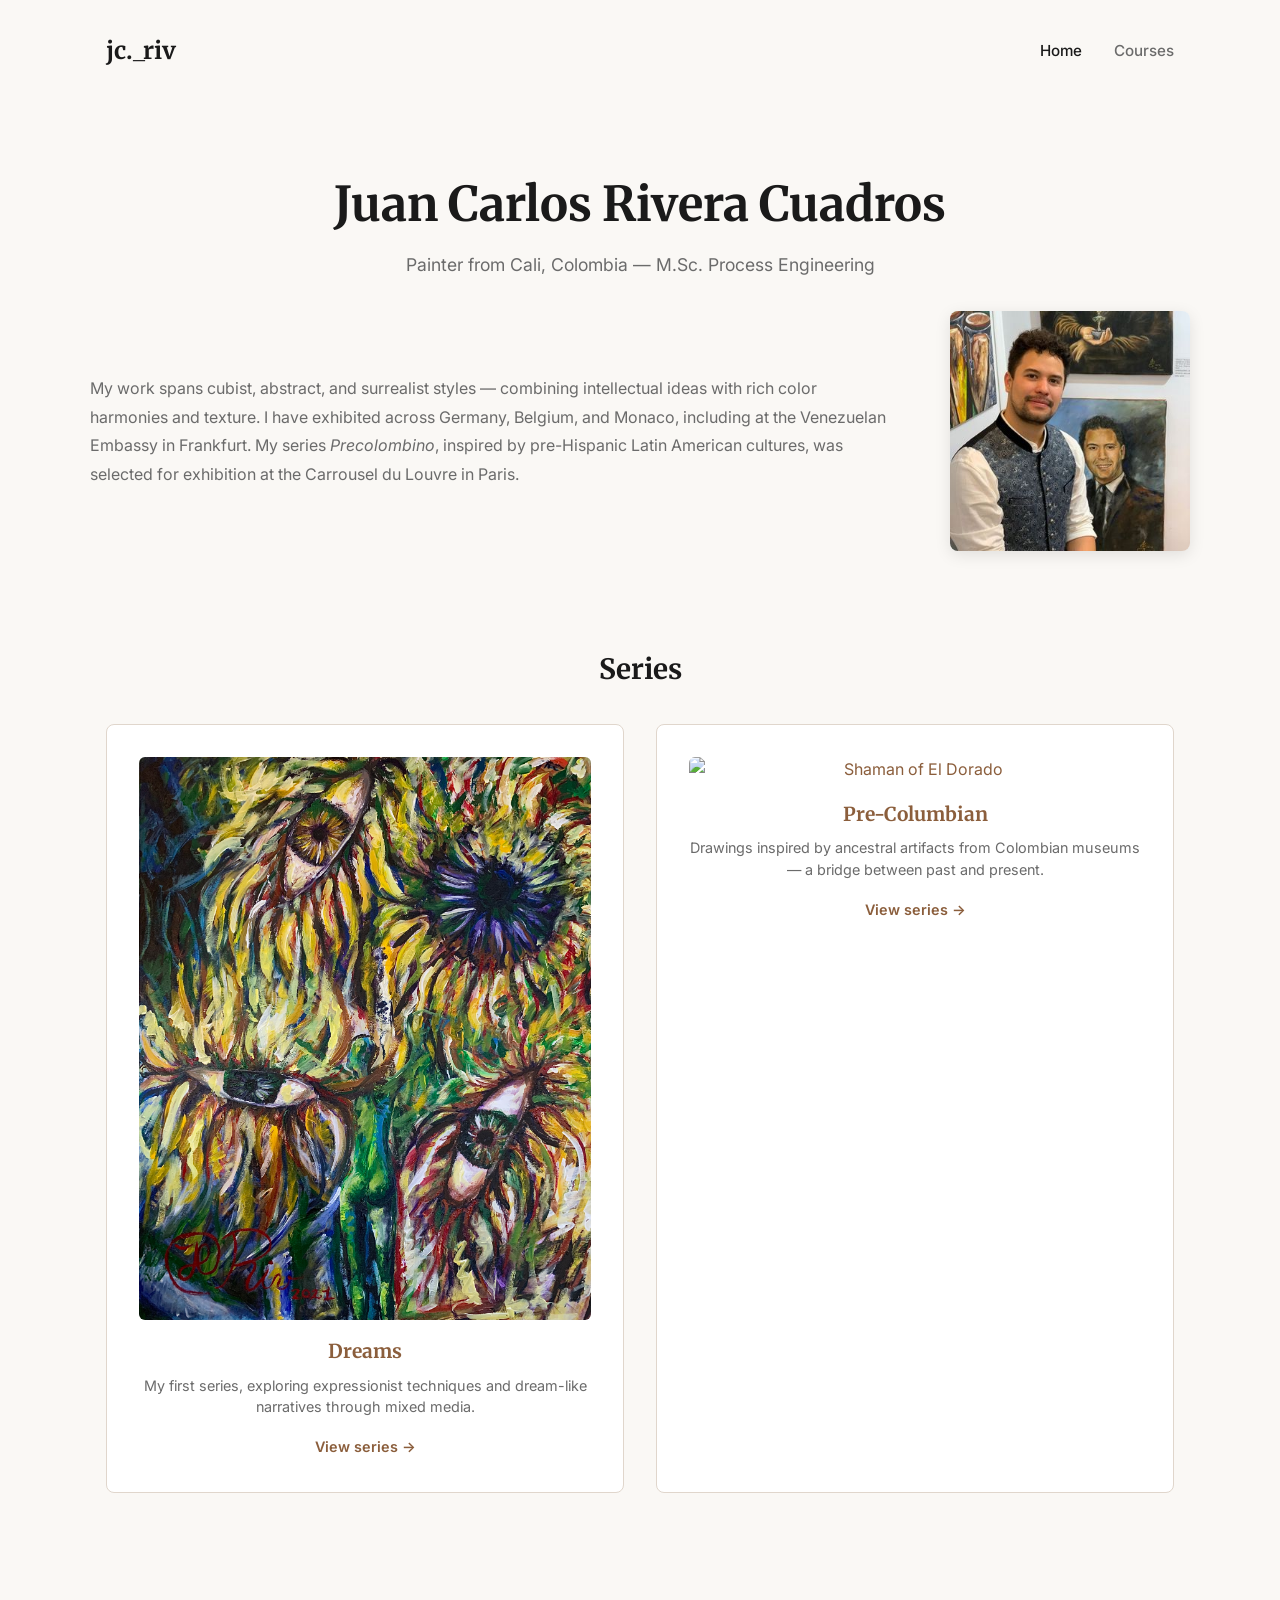
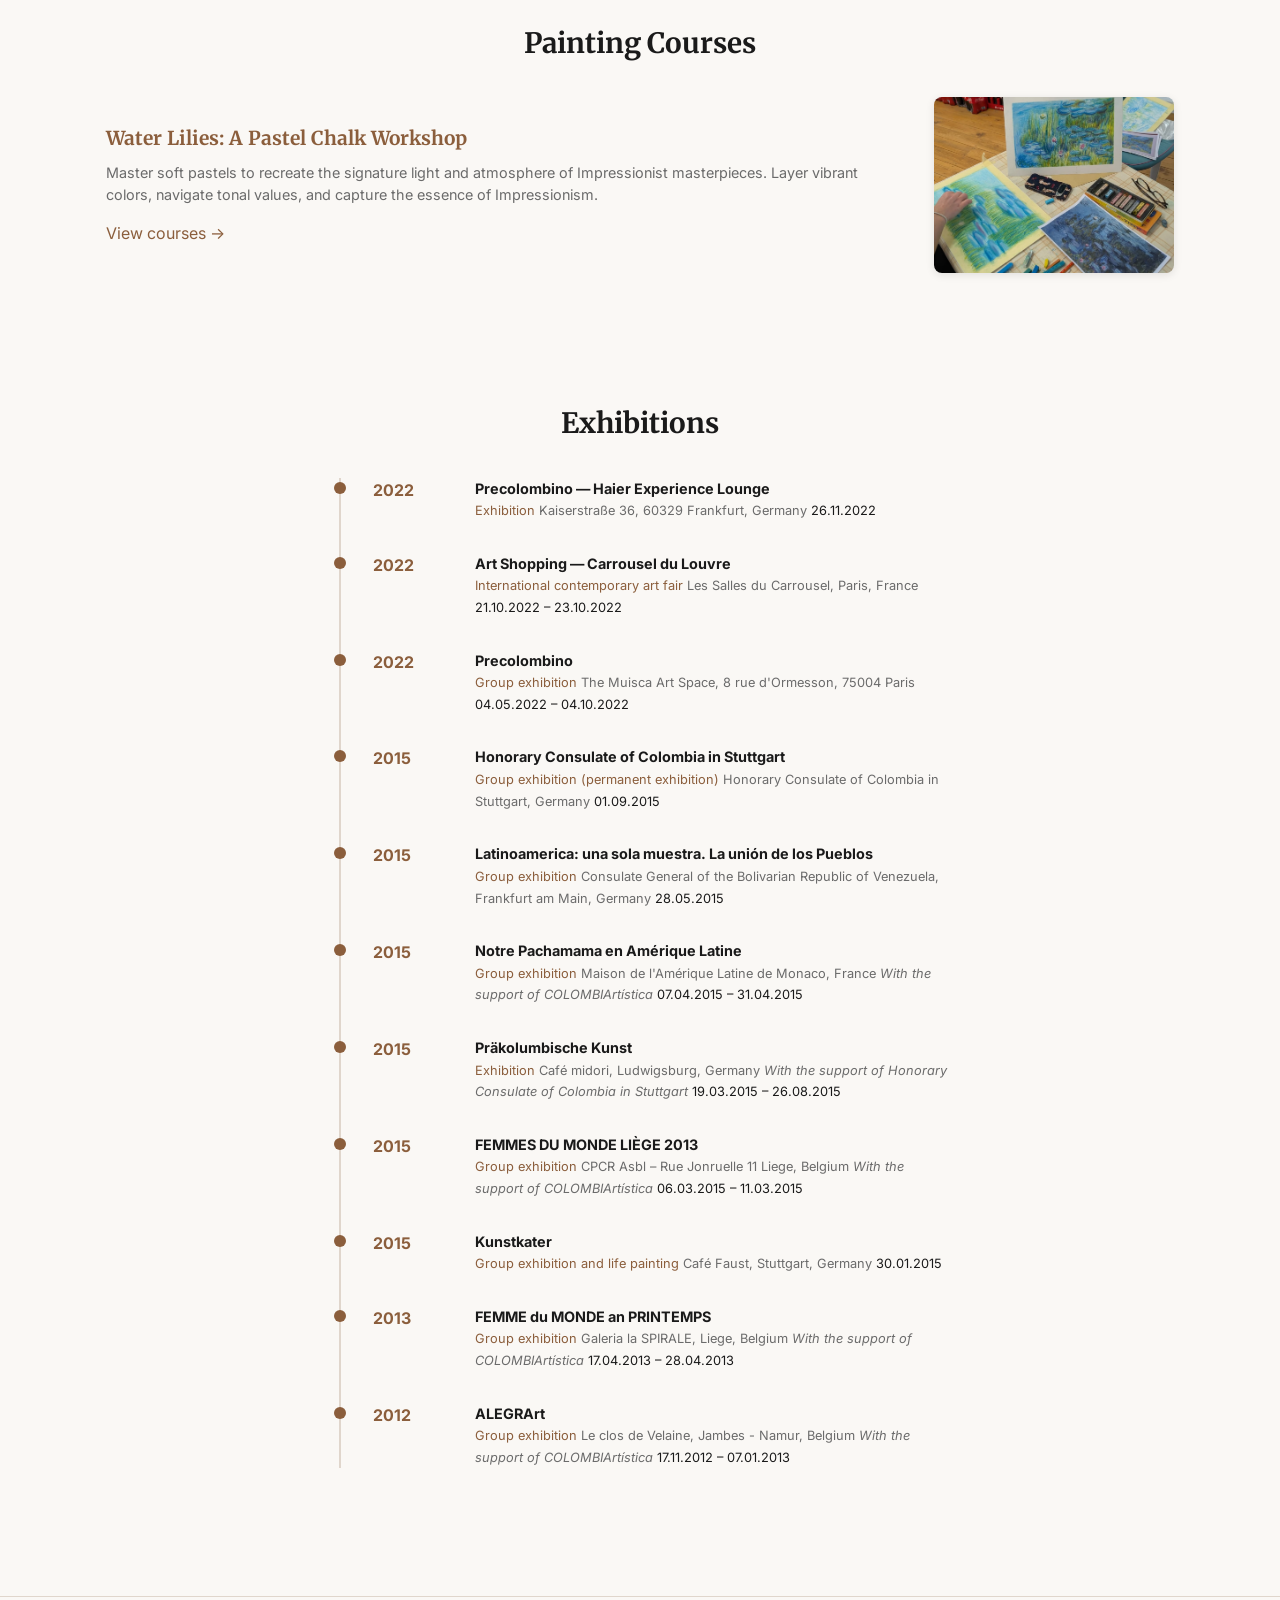
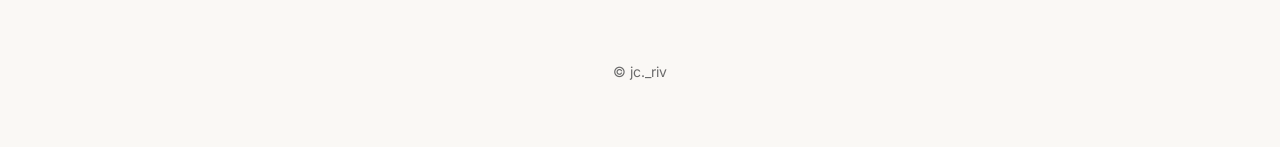
==== index.html @ 3bbb14f7 "fist full update" ====
<!DOCTYPE html>
<html lang="en">
<head>
  <title>jc._riv — Artist</title>
  <meta charset="UTF-8" />
  <meta name="viewport" content="width=device-width, initial-scale=1.0" />
  <link rel="preconnect" href="https://fonts.googleapis.com" />
  <link rel="preconnect" href="https://fonts.gstatic.com" crossorigin />
  <link href="https://fonts.googleapis.com/css2?family=Inter:wght@400;500;700&family=Merriweather:wght@400;700&display=swap" rel="stylesheet" />
  <link rel="stylesheet" href="styles.css" />
  <style>
    .hero {
      text-align: left;
      padding: var(--spacing-xl) var(--spacing-md) var(--spacing-lg);
    }

    .hero {
      text-align: center;
      padding: var(--spacing-xl) var(--spacing-md) var(--spacing-lg);
    }

    .hero h1 {
      font-family: var(--font-serif);
      font-size: 3rem;
      margin-bottom: var(--spacing-sm);
    }

    .hero .tagline {
      color: var(--color-muted);
      font-size: 1.1rem;
      margin-bottom: var(--spacing-lg);
    }

    .hero .hero-bottom {
      display: flex;
      gap: var(--spacing-xl);
      align-items: center;
      max-width: var(--max-width);
      margin: 0 auto;
      text-align: left;
    }

    .hero .hero-bottom .bio {
      flex: 1;
      line-height: 1.8;
      color: var(--color-muted);
    }

    .hero .hero-image {
      width: 240px;
      flex-shrink: 0;
    }

    .hero .hero-image img {
      width: 100%;
      border-radius: var(--border-radius);
      box-shadow: 0 4px 16px rgba(0, 0, 0, 0.1);
    }

    @media (max-width: 640px) {
      .hero h1 {
        font-size: 2rem;
      }

      .hero .hero-bottom {
        flex-direction: column;
        text-align: center;
      }

      .hero .hero-image {
        width: 180px;
      }
    }

    .section-title {
      font-family: var(--font-serif);
      font-size: 1.75rem;
      text-align: center;
      margin-bottom: var(--spacing-lg);
      padding-top: var(--spacing-xl);
    }

    /* ===== CV Timeline ===== */
    .timeline {
      max-width: 650px;
      margin: 0 auto;
      padding: 0 var(--spacing-md) var(--spacing-xl);
    }

    .timeline-item {
      display: flex;
      gap: var(--spacing-lg);
      padding-bottom: var(--spacing-lg);
      position: relative;
      border-left: 2px solid var(--color-border);
      padding-left: var(--spacing-lg);
      margin-left: var(--spacing-sm);
    }

    .timeline-item:last-child {
      padding-bottom: 0;
    }

    .timeline-item::before {
      content: '';
      width: 12px;
      height: 12px;
      background: var(--color-accent);
      border-radius: 50%;
      position: absolute;
      left: -7px;
      top: 4px;
    }

    .timeline-year {
      font-weight: 700;
      color: var(--color-accent);
      white-space: nowrap;
      min-width: 70px;
    }

    .timeline-desc strong {
      display: block;
      color: var(--color-text);
    }

    .timeline-desc {
      color: var(--color-muted);
      font-size: 0.9rem;
      line-height: 1.5;
    }

    .timeline-desc .type {
      font-size: 0.8rem;
      color: var(--color-accent);
      margin-top: 2px;
    }

    .timeline-desc .location {
      font-size: 0.8rem;
      margin-top: 2px;
    }

    .timeline-desc .support {
      font-size: 0.8rem;
      font-style: italic;
      margin-top: 2px;
    }

    .timeline-desc .date {
      font-size: 0.8rem;
      margin-top: 4px;
      color: var(--color-text);
    }

    /* ===== Portfolio Links ===== */
    .portfolio-links {
      display: grid;
      grid-template-columns: repeat(2, 1fr);
      gap: var(--spacing-lg);
      max-width: var(--max-width);
      margin: 0 auto;
      padding: 0 var(--spacing-md) var(--spacing-xl);
    }

    .portfolio-card {
      background: #fff;
      border: 1px solid var(--color-border);
      border-radius: var(--border-radius);
      padding: var(--spacing-lg);
      text-align: center;
      transition: box-shadow var(--transition), transform var(--transition);
    }

    .portfolio-card:hover {
      box-shadow: 0 4px 16px rgba(0, 0, 0, 0.08);
      transform: translateY(-4px);
    }

    .portfolio-card .card-img {
      width: 100%;
      border-radius: calc(var(--border-radius) - 2px);
      margin-bottom: var(--spacing-md);
    }

    .portfolio-card h3 {
      font-family: var(--font-serif);
      font-size: 1.2rem;
      margin-bottom: var(--spacing-sm);
    }

    .portfolio-card p {
      color: var(--color-muted);
      font-size: 0.9rem;
      line-height: 1.5;
      margin-bottom: var(--spacing-md);
    }

    .portfolio-card .card-link {
      font-weight: 600;
      font-size: 0.9rem;
    }

    /* ===== Courses Link ===== */
    .courses-link {
      display: flex;
      gap: var(--spacing-xl);
      align-items: center;
      max-width: var(--max-width);
      margin: 0 auto;
      padding: 0 var(--spacing-md) var(--spacing-xl);
    }

    .courses-link .courses-text {
      flex: 1;
    }

    .courses-link h3 {
      font-family: var(--font-serif);
      font-size: 1.2rem;
      margin-bottom: var(--spacing-sm);
    }

    .courses-link p {
      color: var(--color-muted);
      font-size: 0.9rem;
      line-height: 1.5;
      margin-bottom: var(--spacing-md);
    }

    .courses-link .courses-image {
      width: 240px;
      flex-shrink: 0;
    }

    .courses-link .courses-image img {
      width: 100%;
      border-radius: var(--border-radius);
      box-shadow: 0 2px 8px rgba(0, 0, 0, 0.1);
    }

    @media (max-width: 600px) {
      .courses-link {
        flex-direction: column;
      }

      .courses-link .courses-image {
        width: 100%;
        max-width: 300px;
      }
    }

    @media (max-width: 480px) {
      .hero h1 {
        font-size: 2rem;
      }
    }
  </style>
</head>
<body>

  <nav>
    <a href="index.html" class="logo">jc._riv</a>
    <ul>
      <li><a href="index.html" class="active">Home</a></li>
      <li><a href="courses/index.html">Courses</a></li>
    </ul>
  </nav>

  <main>

    <section class="hero">
      <h1>Juan Carlos Rivera Cuadros</h1>
      <p class="tagline">Painter from Cali, Colombia &mdash; M.Sc. Process Engineering</p>
      <div class="hero-bottom">
        <p class="bio">
          My work spans cubist, abstract, and surrealist styles — combining intellectual
          ideas with rich color harmonies and texture. I have exhibited across Germany,
          Belgium, and Monaco, including at the Venezuelan Embassy in Frankfurt. My
          series <em>Precolombino</em>, inspired by pre-Hispanic Latin American cultures,
          was selected for exhibition at the Carrousel du Louvre in Paris.
        </p>
        <div class="hero-image">
          <img src="assets/images/index/author_louvre.jpg" alt="Juan Carlos Rivera Cuadros" />
        </div>
      </div>
    </section>

    <h2 class="section-title">Series</h2>

    <section class="portfolio-links">
      <a href="series/dreams.html" class="portfolio-card">
        <img src="assets/images/dreams/four-eyes.jpg" alt="Four Eyes" class="card-img" />
        <h3>Dreams</h3>
        <p>My first series, exploring expressionist techniques and dream-like narratives through mixed media.</p>
        <span class="card-link">View series →</span>
      </a>
      <a href="series/pre-columbian.html" class="portfolio-card">
        <img src="assets/images/pre-columbian/shaman-of-el-dorado.jpg" alt="Shaman of El Dorado" class="card-img" />
        <h3>Pre-Columbian</h3>
        <p>Drawings inspired by ancestral artifacts from Colombian museums — a bridge between past and present.</p>
        <span class="card-link">View series →</span>
      </a>
    </section>

    <h2 class="section-title">Painting Courses</h2>

    <a href="courses/index.html" class="courses-link">
      <div class="courses-text">
        <h3>Water Lilies: A Pastel Chalk Workshop</h3>
        <p>Master soft pastels to recreate the signature light and atmosphere of Impressionist masterpieces. Layer vibrant colors, navigate tonal values, and capture the essence of Impressionism.</p>
        <span class="card-link">View courses →</span>
      </div>
      <div class="courses-image">
        <img src="assets/images/courses/pastel-chalk/paslte-chalk-workshop-1.jpeg" alt="Pastel Chalk Workshop" />
      </div>
    </a>

    <h2 class="section-title">Exhibitions</h2>

    <section class="timeline">
      <div class="timeline-item">
        <span class="timeline-year">2022</span>
        <div class="timeline-desc">
          <strong>Precolombino — Haier Experience Lounge</strong>
          <span class="type">Exhibition</span>
          <span class="location">Kaiserstraße 36, 60329 Frankfurt, Germany</span>
          <span class="date">26.11.2022</span>
        </div>
      </div>
      <div class="timeline-item">
        <span class="timeline-year">2022</span>
        <div class="timeline-desc">
          <strong>Art Shopping — Carrousel du Louvre</strong>
          <span class="type">International contemporary art fair</span>
          <span class="location">Les Salles du Carrousel, Paris, France</span>
          <span class="date">21.10.2022 – 23.10.2022</span>
        </div>
      </div>
      <div class="timeline-item">
        <span class="timeline-year">2022</span>
        <div class="timeline-desc">
          <strong>Precolombino</strong>
          <span class="type">Group exhibition</span>
          <span class="location">The Muisca Art Space, 8 rue d'Ormesson, 75004 Paris</span>
          <span class="date">04.05.2022 – 04.10.2022</span>
        </div>
      </div>
      <div class="timeline-item">
        <span class="timeline-year">2015</span>
        <div class="timeline-desc">
          <strong>Honorary Consulate of Colombia in Stuttgart</strong>
          <span class="type">Group exhibition (permanent exhibition)</span>
          <span class="location">Honorary Consulate of Colombia in Stuttgart, Germany</span>
          <span class="date">01.09.2015</span>
        </div>
      </div>
      <div class="timeline-item">
        <span class="timeline-year">2015</span>
        <div class="timeline-desc">
          <strong>Latinoamerica: una sola muestra. La unión de los Pueblos</strong>
          <span class="type">Group exhibition</span>
          <span class="location">Consulate General of the Bolivarian Republic of Venezuela, Frankfurt am Main, Germany</span>
          <span class="date">28.05.2015</span>
        </div>
      </div>
      <div class="timeline-item">
        <span class="timeline-year">2015</span>
        <div class="timeline-desc">
          <strong>Notre Pachamama en Amérique Latine</strong>
          <span class="type">Group exhibition</span>
          <span class="location">Maison de l'Amérique Latine de Monaco, France</span>
          <span class="support">With the support of COLOMBIArtística</span>
          <span class="date">07.04.2015 – 31.04.2015</span>
        </div>
      </div>
      <div class="timeline-item">
        <span class="timeline-year">2015</span>
        <div class="timeline-desc">
          <strong>Präkolumbische Kunst</strong>
          <span class="type">Exhibition</span>
          <span class="location">Café midori, Ludwigsburg, Germany</span>
          <span class="support">With the support of Honorary Consulate of Colombia in Stuttgart</span>
          <span class="date">19.03.2015 – 26.08.2015</span>
        </div>
      </div>
      <div class="timeline-item">
        <span class="timeline-year">2015</span>
        <div class="timeline-desc">
          <strong>FEMMES DU MONDE LIÈGE 2013</strong>
          <span class="type">Group exhibition</span>
          <span class="location">CPCR Asbl – Rue Jonruelle 11 Liege, Belgium</span>
          <span class="support">With the support of COLOMBIArtística</span>
          <span class="date">06.03.2015 – 11.03.2015</span>
        </div>
      </div>
      <div class="timeline-item">
        <span class="timeline-year">2015</span>
        <div class="timeline-desc">
          <strong>Kunstkater</strong>
          <span class="type">Group exhibition and life painting</span>
          <span class="location">Café Faust, Stuttgart, Germany</span>
          <span class="date">30.01.2015</span>
        </div>
      </div>
      <div class="timeline-item">
        <span class="timeline-year">2013</span>
        <div class="timeline-desc">
          <strong>FEMME du MONDE an PRINTEMPS</strong>
          <span class="type">Group exhibition</span>
          <span class="location">Galeria la SPIRALE, Liege, Belgium</span>
          <span class="support">With the support of COLOMBIArtística</span>
          <span class="date">17.04.2013 – 28.04.2013</span>
        </div>
      </div>
      <div class="timeline-item">
        <span class="timeline-year">2012</span>
        <div class="timeline-desc">
          <strong>ALEGRArt</strong>
          <span class="type">Group exhibition</span>
          <span class="location">Le clos de Velaine, Jambes - Namur, Belgium</span>
          <span class="support">With the support of COLOMBIArtística</span>
          <span class="date">17.11.2012 – 07.01.2013</span>
        </div>
      </div>
    </section>

  </main>

  <footer>
    <p>&copy; jc._riv</p>
  </footer>

</body>
</html>
---- styles.css ----
:root {
  --color-bg: #faf8f5;
  --color-text: #1a1a1a;
  --color-muted: #6b6b6b;
  --color-accent: #8b5e3c;
  --color-accent-light: #e8d5c4;
  --color-border: #e0d6cc;
  --font-sans: 'Inter', system-ui, -apple-system, sans-serif;
  --font-serif: 'Merriweather', Georgia, serif;
  --spacing-xs: 0.25rem;
  --spacing-sm: 0.5rem;
  --spacing-md: 1rem;
  --spacing-lg: 2rem;
  --spacing-xl: 4rem;
  --max-width: 1100px;
  --border-radius: 8px;
  --transition: 200ms ease;
}

*,
*::before,
*::after {
  margin: 0;
  padding: 0;
  box-sizing: border-box;
}

html {
  scroll-behavior: smooth;
}

body {
  font-family: var(--font-sans);
  color: var(--color-text);
  background: var(--color-bg);
  line-height: 1.6;
  -webkit-font-smoothing: antialiased;
}

img {
  max-width: 100%;
  height: auto;
  display: block;
}

a {
  color: var(--color-accent);
  text-decoration: none;
  transition: color var(--transition);
}

a:hover {
  color: var(--color-text);
}

/* ========== Navigation ========== */

nav {
  padding: var(--spacing-lg) var(--spacing-md);
  max-width: var(--max-width);
  margin: 0 auto;
  display: flex;
  justify-content: space-between;
  align-items: center;
  flex-wrap: wrap;
  gap: var(--spacing-md);
}

nav .logo {
  font-family: var(--font-serif);
  font-size: 1.5rem;
  font-weight: 700;
  color: var(--color-text);
}

nav ul {
  list-style: none;
  display: flex;
  flex-wrap: wrap;
  gap: var(--spacing-lg);
}

nav a {
  font-size: 0.95rem;
  font-weight: 500;
  color: var(--color-muted);
}

nav a:hover,
nav a.active {
  color: var(--color-text);
}

/* ========== Footer ========== */

footer {
  text-align: center;
  padding: var(--spacing-xl) var(--spacing-md);
  color: var(--color-muted);
  font-size: 0.875rem;
  border-top: 1px solid var(--color-border);
  margin-top: var(--spacing-xl);
}

/* ========== Utility ========== */

.container {
  max-width: var(--max-width);
  margin: 0 auto;
  padding: 0 var(--spacing-md);
}

.sr-only {
  position: absolute;
  width: 1px;
  height: 1px;
  padding: 0;
  margin: -1px;
  overflow: hidden;
  clip: rect(0, 0, 0, 0);
  border: 0;
}
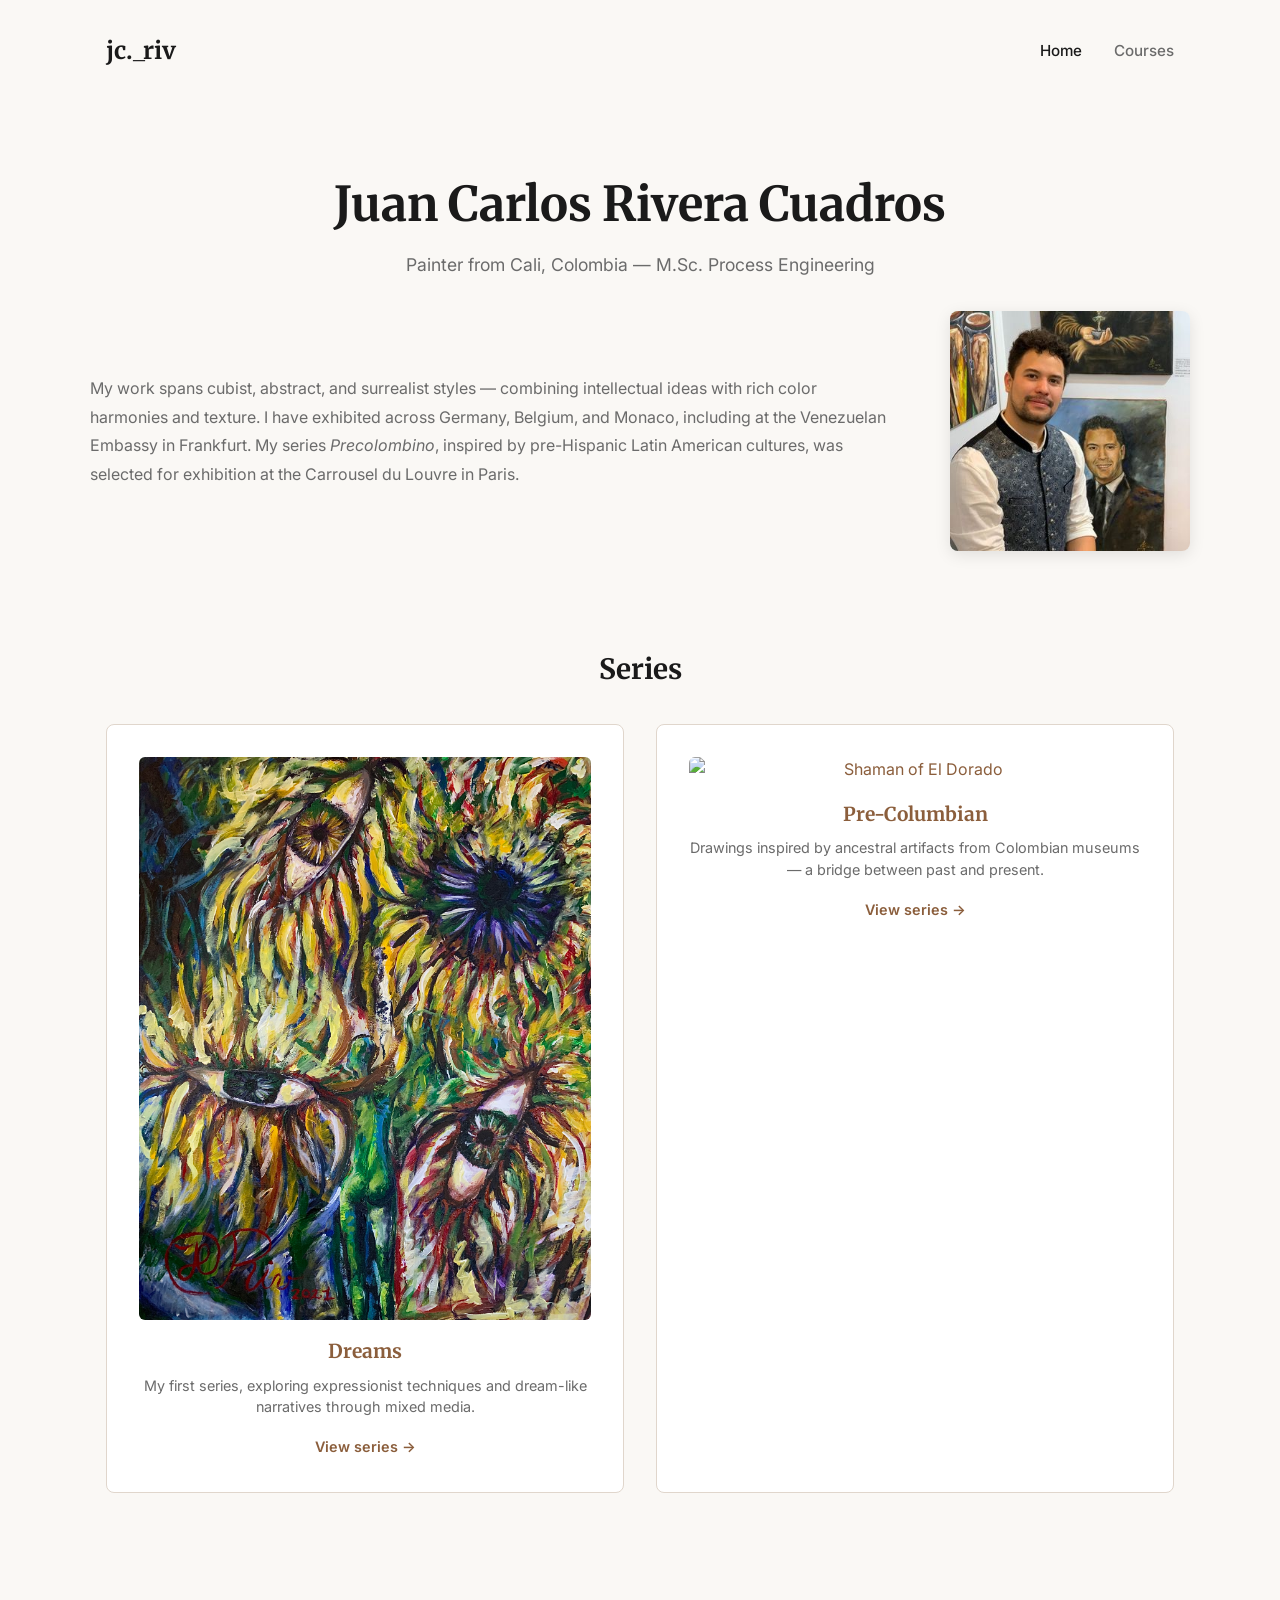
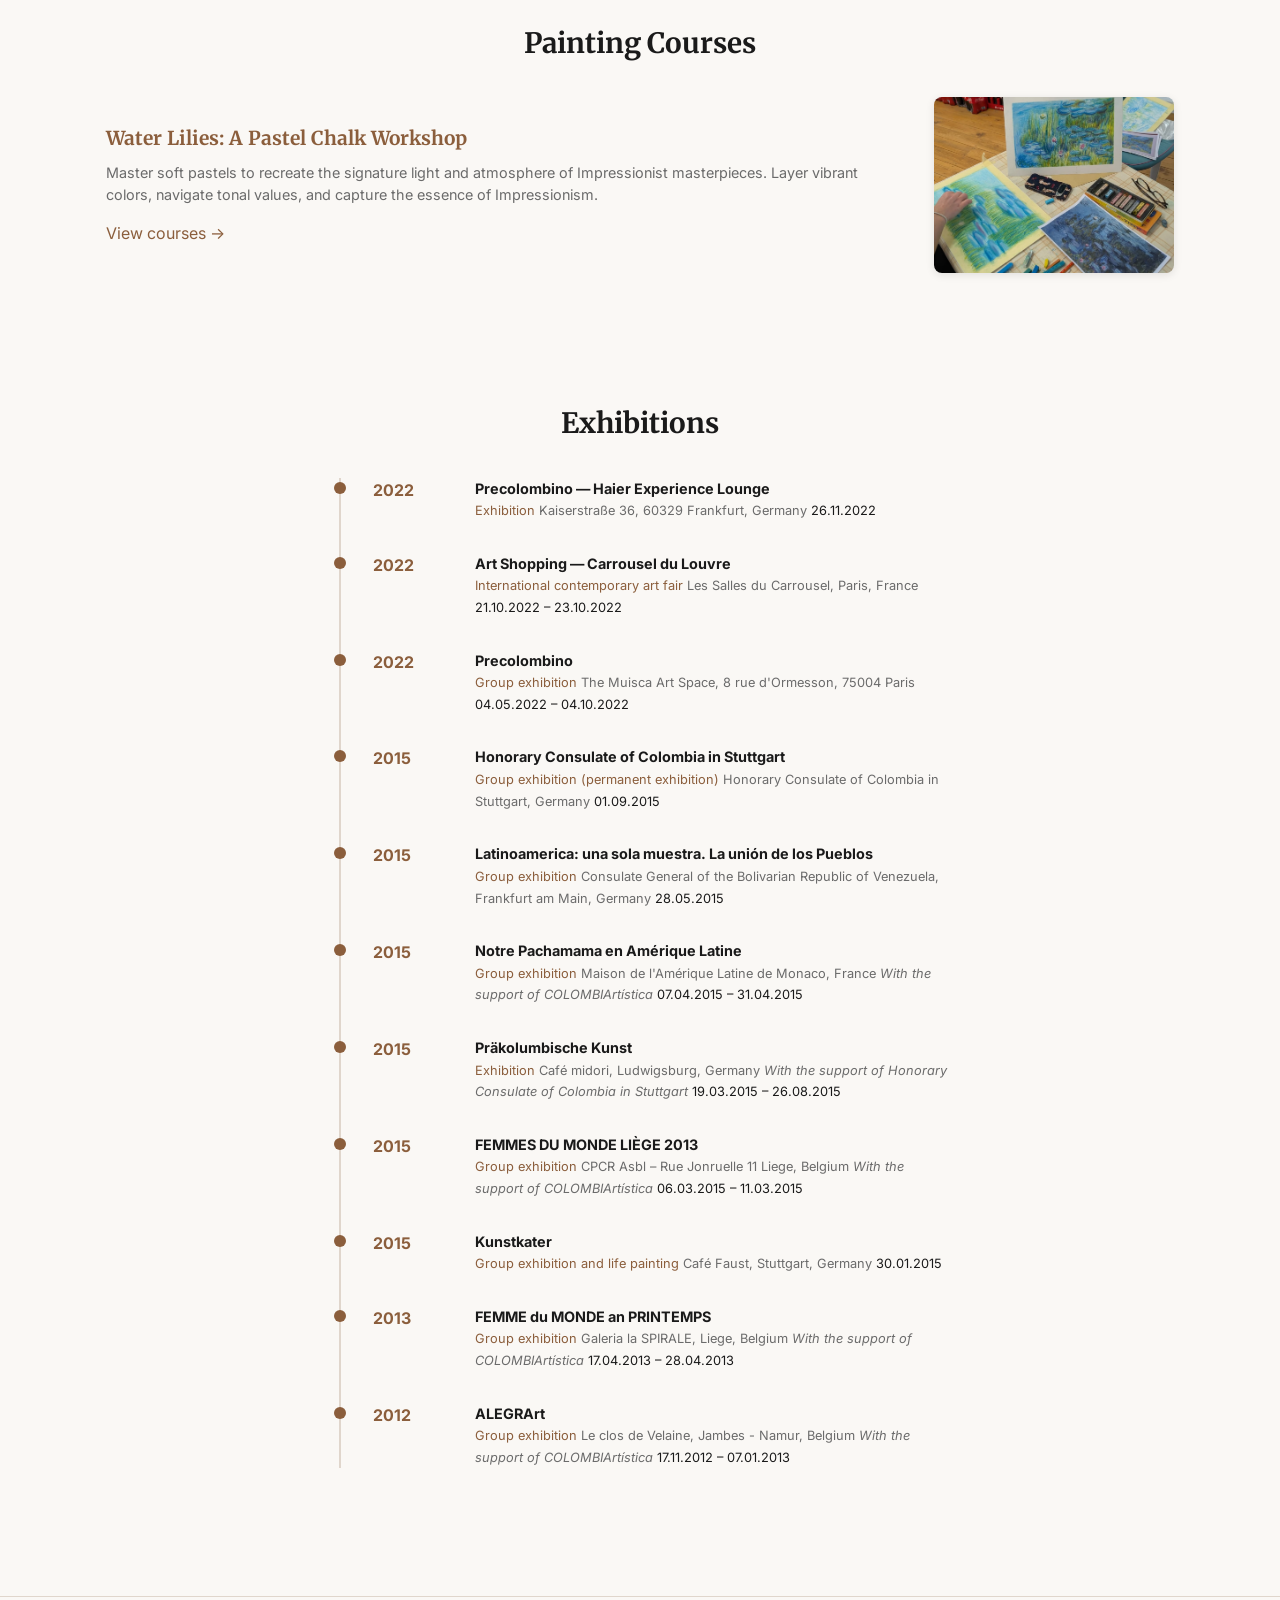
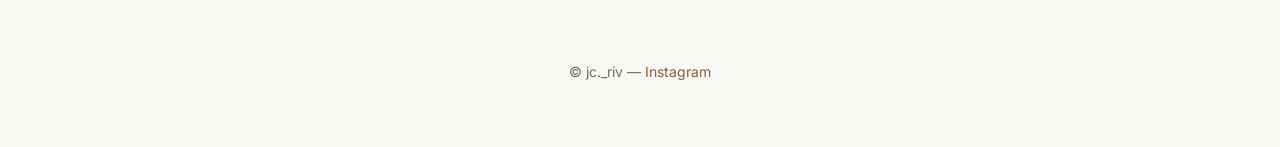
==== commit 1b2f4569: "instagram" ====
--- a/index.html
+++ b/index.html
@@ -428,7 +428,7 @@
   </main>
 
   <footer>
-    <p>&copy; jc._riv</p>
+    <p>&copy; jc._riv &mdash; <a href="https://instagram.com/jc._riv" target="_blank" rel="noopener noreferrer">Instagram</a></p>
   </footer>
 
 </body>
